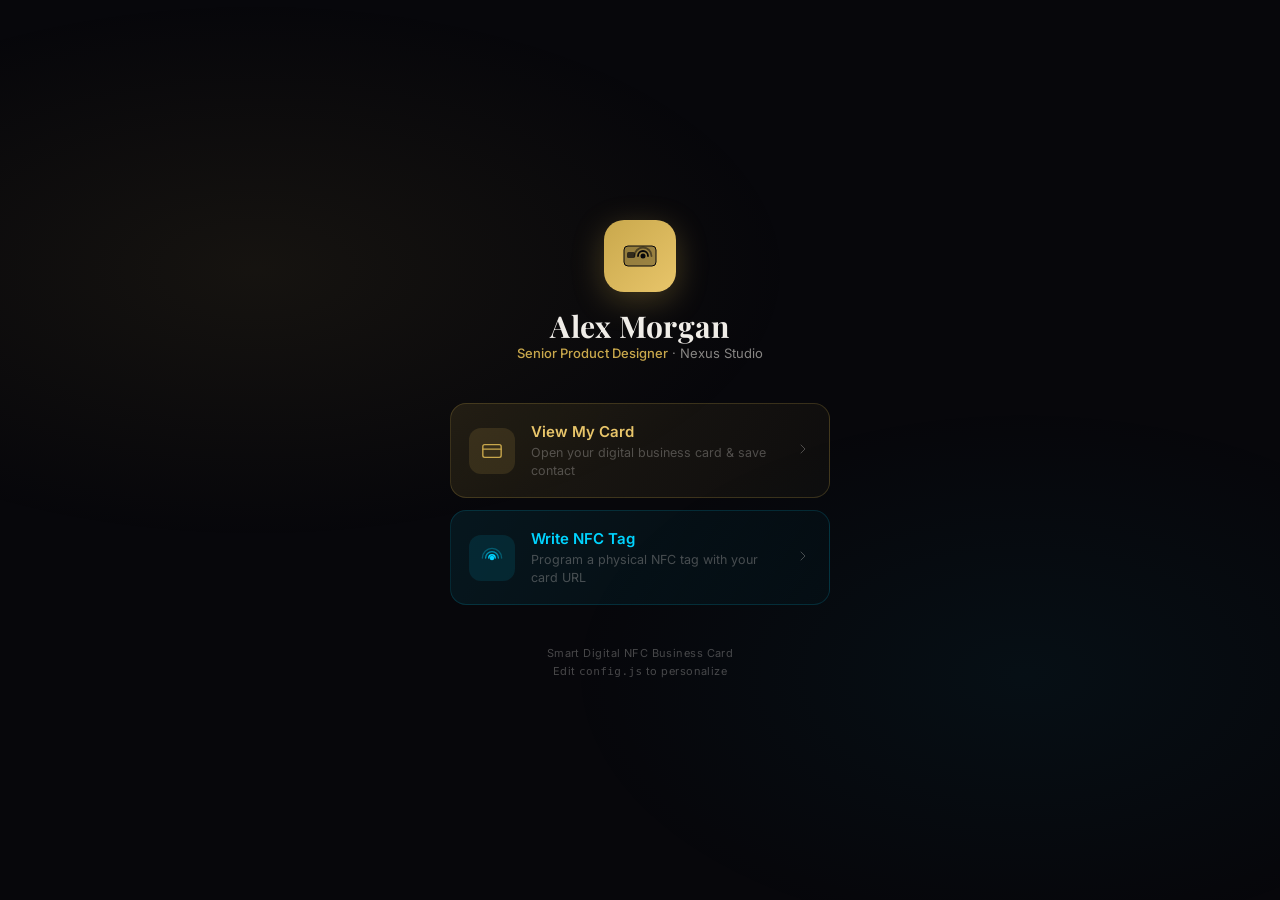
==== index.html @ 7edee1de "first commit" ====
<!DOCTYPE html>
<html lang="en">
<head>
  <meta charset="UTF-8">
  <meta name="viewport" content="width=device-width, initial-scale=1.0, maximum-scale=1.0">
  <meta name="theme-color" content="#c9a84c">
  <meta name="apple-mobile-web-app-capable" content="yes">
  <meta name="apple-mobile-web-app-status-bar-style" content="black-translucent">
  <title>NFC Digital Card</title>
  <link rel="manifest" href="manifest.json">
  <link rel="icon" href="icons/icon.svg" type="image/svg+xml">
  <link rel="preconnect" href="https://fonts.googleapis.com">
  <link href="https://fonts.googleapis.com/css2?family=Playfair+Display:ital,wght@0,400;0,700;1,400&family=Inter:wght@300;400;500;600&display=swap" rel="stylesheet">
  <script src="config.js"></script>
  <style>
    *, *::before, *::after { box-sizing: border-box; margin: 0; padding: 0; }

    :root {
      --bg:       #07070b;
      --gold:     #c9a84c;
      --gold-l:   #e8c56a;
      --cyan:     #00d4ff;
      --text:     #f0ede8;
      --text-sub: rgba(240,237,232,0.55);
      --text-dim: rgba(240,237,232,0.28);
      --surface:  rgba(255,255,255,0.04);
      --border:   rgba(255,255,255,0.07);
    }

    html, body {
      height: 100%;
      font-family: 'Inter', sans-serif;
      background: var(--bg);
      color: var(--text);
    }

    body {
      min-height: 100vh;
      display: flex;
      flex-direction: column;
      align-items: center;
      justify-content: center;
      padding: 24px 20px;
      overflow-x: hidden;
    }

    body::before {
      content: '';
      position: fixed;
      inset: 0;
      background:
        radial-gradient(ellipse 70% 50% at 20% 30%, rgba(201,168,76,0.08) 0%, transparent 60%),
        radial-gradient(ellipse 60% 50% at 80% 75%, rgba(0,180,220,0.05) 0%, transparent 60%);
      pointer-events: none;
    }

    .container {
      position: relative;
      z-index: 1;
      width: 100%;
      max-width: 380px;
      display: flex;
      flex-direction: column;
      align-items: center;
      gap: 40px;
      animation: fadeIn 0.6s ease both;
    }

    @keyframes fadeIn {
      from { opacity: 0; transform: translateY(20px); }
      to   { opacity: 1; transform: translateY(0); }
    }

    /* ── Logo / Identity ── */
    .identity {
      display: flex;
      flex-direction: column;
      align-items: center;
      gap: 16px;
      text-align: center;
    }

    .logo-icon {
      width: 72px;
      height: 72px;
      border-radius: 20px;
      background: linear-gradient(135deg, var(--gold), var(--gold-l));
      display: flex;
      align-items: center;
      justify-content: center;
      box-shadow: 0 8px 32px rgba(201,168,76,0.3);
    }
    .logo-icon svg { width: 40px; height: 40px; }

    .name {
      font-family: 'Playfair Display', serif;
      font-size: 30px;
      font-weight: 700;
      letter-spacing: 0.01em;
      line-height: 1.2;
    }

    .title-co {
      font-size: 13px;
      color: var(--text-sub);
      line-height: 1.5;
    }

    .title-co strong {
      color: var(--gold);
      font-weight: 500;
    }

    /* ── Cards row ── */
    .cards {
      display: flex;
      flex-direction: column;
      gap: 12px;
      width: 100%;
    }

    .nav-card {
      display: flex;
      align-items: center;
      gap: 16px;
      padding: 18px 18px;
      background: var(--surface);
      border: 1px solid var(--border);
      border-radius: 16px;
      text-decoration: none;
      color: inherit;
      transition: all 0.25s ease;
      cursor: pointer;
    }

    .nav-card:hover {
      background: rgba(255,255,255,0.07);
      border-color: rgba(255,255,255,0.14);
      transform: translateY(-2px);
      box-shadow: 0 8px 24px rgba(0,0,0,0.3);
    }

    .nav-card.primary {
      background: linear-gradient(120deg, rgba(201,168,76,0.12) 0%, rgba(201,168,76,0.04) 100%);
      border-color: rgba(201,168,76,0.22);
    }
    .nav-card.primary:hover {
      background: linear-gradient(120deg, rgba(201,168,76,0.2) 0%, rgba(201,168,76,0.07) 100%);
      border-color: rgba(201,168,76,0.38);
    }

    .nav-card.secondary {
      background: linear-gradient(120deg, rgba(0,212,255,0.08) 0%, rgba(0,212,255,0.02) 100%);
      border-color: rgba(0,212,255,0.15);
    }
    .nav-card.secondary:hover {
      background: linear-gradient(120deg, rgba(0,212,255,0.14) 0%, rgba(0,212,255,0.05) 100%);
      border-color: rgba(0,212,255,0.28);
    }

    .nav-icon {
      width: 46px;
      height: 46px;
      border-radius: 12px;
      display: flex;
      align-items: center;
      justify-content: center;
      flex-shrink: 0;
    }
    .nav-card.primary .nav-icon { background: rgba(201,168,76,0.15); }
    .nav-card.secondary .nav-icon { background: rgba(0,212,255,0.1); }
    .nav-icon svg { width: 22px; height: 22px; }

    .nav-text h3 {
      font-size: 15px;
      font-weight: 600;
      margin-bottom: 3px;
    }
    .nav-card.primary .nav-text h3 { color: var(--gold-l); }
    .nav-card.secondary .nav-text h3 { color: var(--cyan); }

    .nav-text p {
      font-size: 12.5px;
      color: var(--text-dim);
      line-height: 1.4;
    }

    .nav-arrow {
      margin-left: auto;
      color: var(--text-dim);
      flex-shrink: 0;
    }
    .nav-arrow svg { width: 16px; height: 16px; stroke: currentColor; }

    /* ── Footer ── */
    .footer {
      font-size: 11px;
      color: var(--text-dim);
      text-align: center;
      letter-spacing: 0.04em;
      line-height: 1.6;
    }
  </style>
</head>
<body>
  <div class="container">

    <!-- Identity -->
    <div class="identity">
      <div class="logo-icon">
        <svg viewBox="0 0 40 40" fill="none" xmlns="http://www.w3.org/2000/svg">
          <!-- Card shape -->
          <rect x="4" y="10" width="32" height="20" rx="4" fill="rgba(0,0,0,0.3)" stroke="#07070b" stroke-width="1"/>
          <!-- NFC arcs -->
          <circle cx="23" cy="20" r="2.5" fill="#07070b"/>
          <path d="M18 20a5 5 0 0 1 10 0" stroke="#07070b" stroke-width="1.8" stroke-linecap="round"/>
          <path d="M14.5 20a8.5 8.5 0 0 1 17 0" stroke="#07070b" stroke-width="1.8" stroke-linecap="round" opacity="0.5"/>
          <!-- Chip -->
          <rect x="7" y="16" width="8" height="6" rx="1.5" fill="#07070b" opacity="0.7"/>
        </svg>
      </div>
      <div>
        <h1 class="name" id="idx-name"></h1>
        <div class="title-co" id="idx-sub"></div>
      </div>
    </div>

    <!-- Navigation -->
    <div class="cards">
      <a href="card.html" class="nav-card primary">
        <div class="nav-icon">
          <svg viewBox="0 0 24 24" fill="none" stroke="#c9a84c" stroke-width="1.5" stroke-linecap="round" stroke-linejoin="round">
            <rect x="2" y="5" width="20" height="14" rx="2"/>
            <path d="M2 10h20"/>
          </svg>
        </div>
        <div class="nav-text">
          <h3>View My Card</h3>
          <p>Open your digital business card &amp; save contact</p>
        </div>
        <div class="nav-arrow">
          <svg viewBox="0 0 24 24" fill="none" stroke-width="1.5" stroke-linecap="round" stroke-linejoin="round"><path d="M9 18l6-6-6-6"/></svg>
        </div>
      </a>

      <a href="write.html" class="nav-card secondary">
        <div class="nav-icon">
          <svg viewBox="0 0 24 24" fill="none" stroke-width="1.5" stroke-linecap="round" stroke-linejoin="round">
            <circle cx="12" cy="12" r="2.5" fill="#00d4ff" stroke="none"/>
            <path d="M8.5 12a3.5 3.5 0 0 1 7 0" stroke="#00d4ff"/>
            <path d="M5 12a7 7 0 0 1 14 0" stroke="#00d4ff" opacity="0.6"/>
            <path d="M1.5 12a10.5 10.5 0 0 1 21 0" stroke="#00d4ff" opacity="0.3"/>
          </svg>
        </div>
        <div class="nav-text">
          <h3>Write NFC Tag</h3>
          <p>Program a physical NFC tag with your card URL</p>
        </div>
        <div class="nav-arrow">
          <svg viewBox="0 0 24 24" fill="none" stroke-width="1.5" stroke-linecap="round" stroke-linejoin="round"><path d="M9 18l6-6-6-6"/></svg>
        </div>
      </a>
    </div>

    <div class="footer">Smart Digital NFC Business Card<br>Edit <code>config.js</code> to personalize</div>

  </div>

  <script>
    const c = CARD_CONFIG;
    document.getElementById('idx-name').textContent = c.name;
    document.getElementById('idx-sub').innerHTML =
      `<strong>${c.title}</strong> · ${c.company}`;

    if ('serviceWorker' in navigator) {
      window.addEventListener('load', () => {
        navigator.serviceWorker.register('sw.js').catch(() => {});
      });
    }
  </script>
</body>
</html>
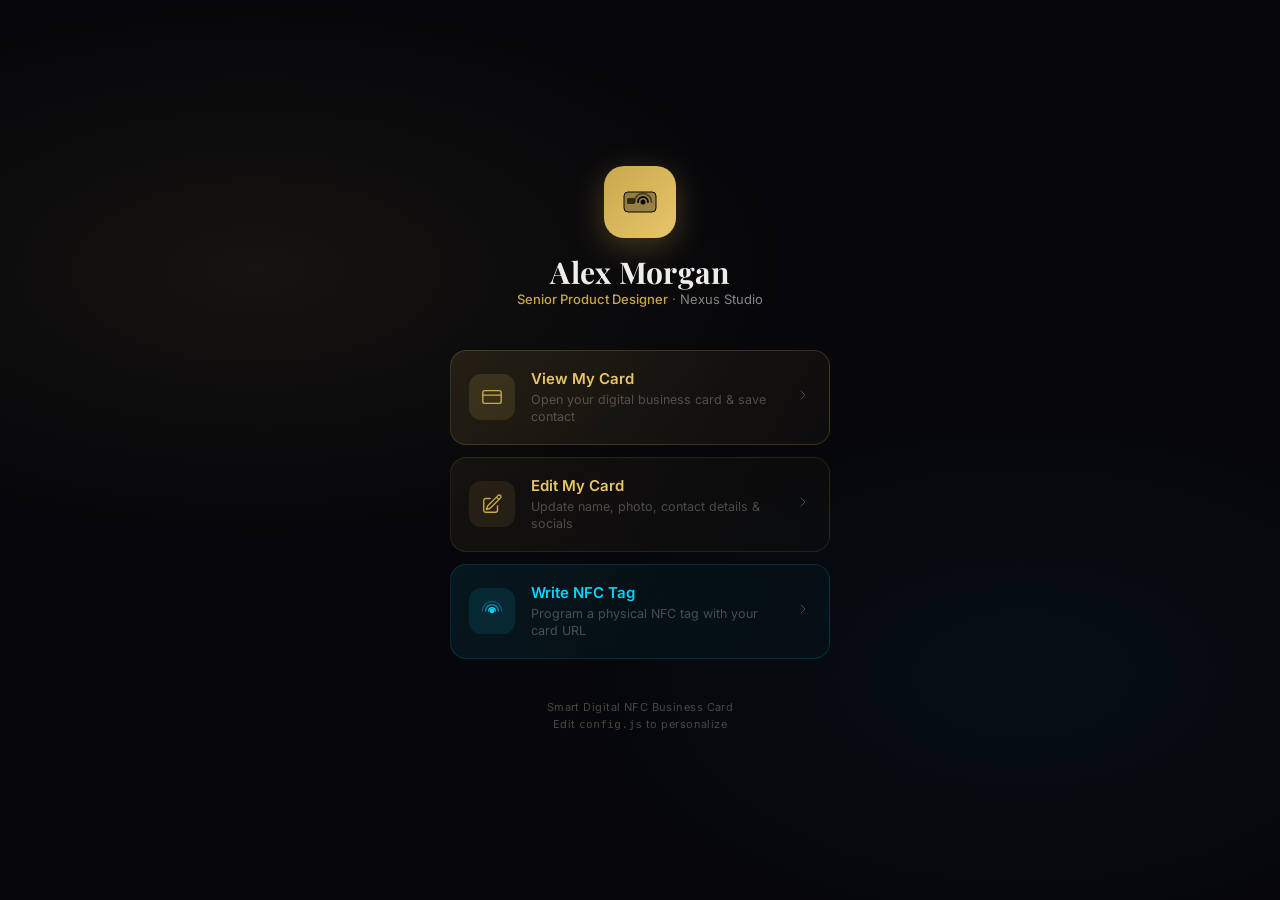
==== commit 38eb97b9: "first commit ." ====
--- a/index.html
+++ b/index.html
@@ -243,6 +243,21 @@
         </div>
       </a>
 
+      <a href="edit.html" class="nav-card secondary" style="background:linear-gradient(120deg,rgba(201,168,76,0.07) 0%,rgba(201,168,76,0.02) 100%);border-color:rgba(201,168,76,0.14);">
+        <div class="nav-icon" style="background:rgba(201,168,76,0.1);">
+          <svg viewBox="0 0 24 24" fill="none" stroke="#c9a84c" stroke-width="1.5" stroke-linecap="round" stroke-linejoin="round">
+            <path d="M16.862 4.487l1.687-1.688a1.875 1.875 0 112.652 2.652L10.582 16.07a4.5 4.5 0 01-1.897 1.13L6 18l.8-2.685a4.5 4.5 0 011.13-1.897l8.932-8.931zm0 0L19.5 7.125M18 14v4.75A2.25 2.25 0 0115.75 21H5.25A2.25 2.25 0 013 18.75V8.25A2.25 2.25 0 015.25 6H10"/>
+          </svg>
+        </div>
+        <div class="nav-text">
+          <h3 style="color:var(--gold-l)">Edit My Card</h3>
+          <p>Update name, photo, contact details &amp; socials</p>
+        </div>
+        <div class="nav-arrow">
+          <svg viewBox="0 0 24 24" fill="none" stroke-width="1.5" stroke-linecap="round" stroke-linejoin="round"><path d="M9 18l6-6-6-6"/></svg>
+        </div>
+      </a>
+
       <a href="write.html" class="nav-card secondary">
         <div class="nav-icon">
           <svg viewBox="0 0 24 24" fill="none" stroke-width="1.5" stroke-linecap="round" stroke-linejoin="round">
